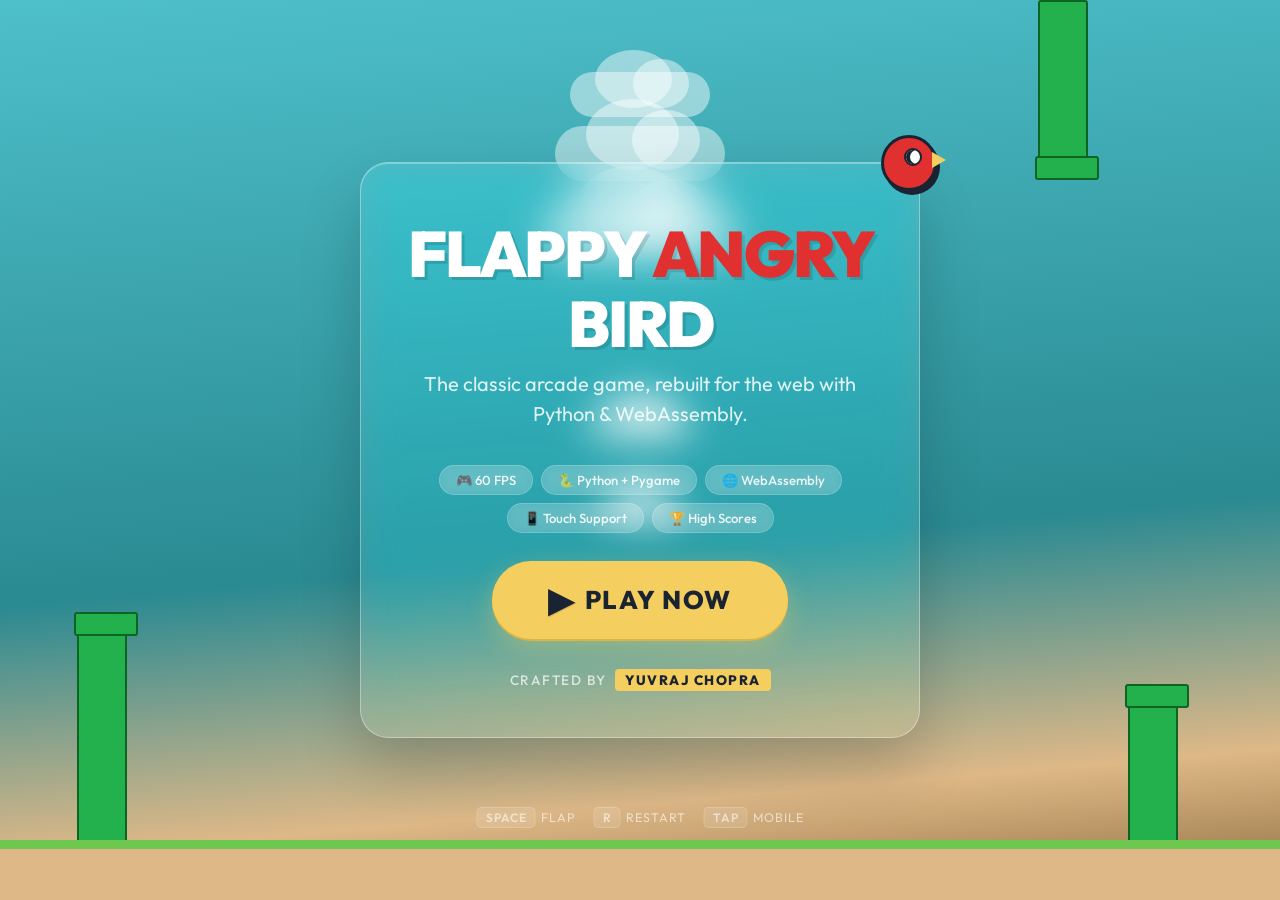
==== website/templates/index.html @ c7fcf5dd "Revamp game visuals, UI and gameplay Overhaul of game visuals, UI and core gameplay for both desktop" ====
<!DOCTYPE html>
<html lang="en">
<head>
    <meta charset="UTF-8">
    <meta name="viewport" content="width=device-width, initial-scale=1.0">
    <title>Flappy Angry Bird | Play Now — Yuvraj Chopra</title>
    <meta name="description" content="Play Flappy Angry Bird directly in your browser! A premium arcade game built with Python, Pygame, and WebAssembly by Yuvraj Chopra.">
    <link href="https://fonts.googleapis.com/css2?family=Outfit:wght@300;400;600;800;900&display=swap" rel="stylesheet">
    <style>
        :root {
            --sky: #4EC0CA;
            --sky-deep: #2A8A92;
            --gold: #F4CE5E;
            --gold-bright: #FFE07D;
            --dark: #1A2332;
            --dark-mid: #2C3E50;
            --white: #FFFFFF;
            --bird-red: #E03030;
            --pipe-green: #22B14C;
            --ground: #DEB887;
        }

        * { box-sizing: border-box; margin: 0; padding: 0; }

        html, body {
            height: 100%;
            overflow-x: hidden;
        }

        body {
            font-family: 'Outfit', sans-serif;
            background: linear-gradient(175deg, var(--sky) 0%, var(--sky-deep) 60%, var(--ground) 85%, #8B6B3D 100%);
            min-height: 100vh;
            display: flex;
            flex-direction: column;
            align-items: center;
            justify-content: center;
            position: relative;
            color: var(--white);
        }

        /* ─── Animated clouds ─── */
        .cloud {
            position: fixed;
            background: rgba(255,255,255,0.45);
            border-radius: 60px;
            z-index: 1;
            pointer-events: none;
        }
        .cloud::before, .cloud::after {
            content: '';
            position: absolute;
            background: inherit;
            border-radius: 50%;
        }
        .cloud::before { width: 55%; height: 130%; top: -50%; left: 18%; }
        .cloud::after  { width: 40%; height: 110%; top: -30%; right: 15%; }

        .c1 { width: 140px; height: 45px; top: 8%;  animation: drift 28s linear infinite; }
        .c2 { width: 200px; height: 65px; top: 22%; animation: drift 40s linear infinite; animation-delay: -8s; }
        .c3 { width: 110px; height: 38px; top: 45%; animation: drift 22s linear infinite; animation-delay: -15s; }
        .c4 { width: 170px; height: 55px; top: 14%; animation: drift 35s linear infinite; animation-delay: -3s; }
        .c5 { width: 90px;  height: 30px; top: 55%; animation: drift 30s linear infinite; animation-delay: -20s; }

        @keyframes drift {
            from { transform: translateX(-250px); }
            to   { transform: translateX(110vw); }
        }

        /* ─── Decorative pipes ─── */
        .pipe-deco {
            position: fixed;
            width: 50px;
            background: var(--pipe-green);
            border: 2px solid #0E6423;
            border-radius: 3px;
            z-index: 1;
            pointer-events: none;
        }
        .pipe-deco::after {
            content: '';
            position: absolute;
            left: -5px;
            width: 60px;
            height: 20px;
            background: var(--pipe-green);
            border: 2px solid #0E6423;
            border-radius: 3px;
        }
        .pipe-left  { left: 6%;  bottom: 0; height: 30%; }
        .pipe-left::after  { top: -20px; }
        .pipe-right { right: 8%; bottom: 0; height: 22%; }
        .pipe-right::after { top: -20px; }
        .pipe-top   { right: 15%; top: 0; height: 18%; }
        .pipe-top::after   { bottom: -20px; top: auto; }

        /* ─── Ground strip ─── */
        .ground-strip {
            position: fixed;
            bottom: 0;
            left: 0;
            width: 100%;
            height: 60px;
            background: linear-gradient(180deg, #6EC850 0%, #6EC850 15%, var(--ground) 15%, var(--ground) 100%);
            z-index: 2;
            pointer-events: none;
        }

        /* ─── Main card ─── */
        .hero {
            position: relative;
            z-index: 10;
            text-align: center;
            max-width: 560px;
            width: 92%;
            padding: 3.5rem 2.5rem 3rem;
            background: rgba(255,255,255,0.12);
            backdrop-filter: blur(18px) saturate(1.4);
            -webkit-backdrop-filter: blur(18px) saturate(1.4);
            border-radius: 28px;
            border: 1px solid rgba(255,255,255,0.35);
            box-shadow:
                0 30px 60px rgba(0,0,0,0.18),
                inset 0 1px 0 rgba(255,255,255,0.3);
            animation: cardIn 0.9s cubic-bezier(.34,1.56,.64,1);
        }

        @keyframes cardIn {
            0%   { transform: scale(0.6) translateY(40px); opacity: 0; }
            100% { transform: scale(1) translateY(0); opacity: 1; }
        }

        /* Bird decoration on card */
        .bird-badge {
            position: absolute;
            top: -28px;
            right: -18px;
            width: 56px;
            height: 56px;
            background: var(--bird-red);
            border-radius: 50%;
            border: 3px solid var(--dark);
            box-shadow: 3px 4px 0 var(--dark);
            animation: birdBob 2.5s ease-in-out infinite;
        }
        .bird-badge::before {
            content: '';
            position: absolute;
            right: -12px;
            top: 14px;
            width: 0; height: 0;
            border-top: 8px solid transparent;
            border-bottom: 8px solid transparent;
            border-left: 14px solid var(--gold);
        }
        .bird-badge::after {
            content: '';
            position: absolute;
            top: 10px;
            left: 20px;
            width: 14px;
            height: 14px;
            background: var(--white);
            border-radius: 50%;
            border: 2px solid var(--dark);
            box-shadow: inset 4px 0 0 var(--dark);
        }

        @keyframes birdBob {
            0%, 100% { transform: translateY(0) rotate(0deg); }
            50%      { transform: translateY(-14px) rotate(-8deg); }
        }

        h1 {
            font-size: clamp(2.4rem, 7vw, 4rem);
            font-weight: 900;
            letter-spacing: -2px;
            line-height: 1.1;
            text-shadow: 3px 3px 0 rgba(0,0,0,0.12);
            margin-bottom: 0.6rem;
        }
        h1 .angry { color: var(--bird-red); }

        .tagline {
            font-size: clamp(1rem, 2.5vw, 1.25rem);
            font-weight: 400;
            color: rgba(255,255,255,0.85);
            margin-bottom: 2.2rem;
            line-height: 1.5;
        }

        /* ─── Play button ─── */
        .btn-play {
            display: inline-flex;
            align-items: center;
            gap: 10px;
            background: var(--gold);
            color: var(--dark);
            font-family: 'Outfit', sans-serif;
            font-size: clamp(1.2rem, 3vw, 1.6rem);
            font-weight: 800;
            padding: 1.1rem 3.5rem;
            border: none;
            border-radius: 100px;
            cursor: pointer;
            text-decoration: none;
            text-transform: uppercase;
            letter-spacing: 1.5px;
            position: relative;
            overflow: hidden;
            transition: all 0.35s cubic-bezier(.4,0,.2,1);
            box-shadow:
                0 8px 24px rgba(244,206,94,0.35),
                0 2px 0 #D4AE3E;
        }
        .btn-play:hover {
            transform: translateY(-4px) scale(1.04);
            background: var(--gold-bright);
            box-shadow:
                0 16px 40px rgba(244,206,94,0.5),
                0 3px 0 #D4AE3E;
        }
        .btn-play:active {
            transform: translateY(0) scale(0.98);
            box-shadow: 0 4px 12px rgba(244,206,94,0.3);
        }
        .btn-play::before {
            content: '';
            position: absolute;
            top: 0; left: -100%;
            width: 100%; height: 100%;
            background: linear-gradient(90deg, transparent, rgba(255,255,255,0.35), transparent);
            transition: left 0.6s;
        }
        .btn-play:hover::before { left: 100%; }

        .btn-icon {
            font-size: 1.3em;
            filter: drop-shadow(1px 1px 0 rgba(0,0,0,0.1));
        }

        /* ─── Feature pills ─── */
        .features {
            display: flex;
            flex-wrap: wrap;
            justify-content: center;
            gap: 8px;
            margin: 2rem 0 1.8rem;
        }
        .pill {
            background: rgba(255,255,255,0.15);
            border: 1px solid rgba(255,255,255,0.2);
            border-radius: 100px;
            padding: 6px 16px;
            font-size: 0.82rem;
            font-weight: 500;
            color: rgba(255,255,255,0.9);
            backdrop-filter: blur(4px);
            transition: background 0.2s;
        }
        .pill:hover { background: rgba(255,255,255,0.25); }

        /* ─── Footer ─── */
        .credit {
            margin-top: 2rem;
            font-size: 0.85rem;
            font-weight: 500;
            color: rgba(255,255,255,0.7);
            letter-spacing: 1.5px;
            text-transform: uppercase;
        }
        .credit a {
            color: var(--dark);
            background: var(--gold);
            padding: 2px 10px;
            border-radius: 4px;
            font-weight: 800;
            text-decoration: none;
            margin-left: 4px;
            transition: background 0.2s;
        }
        .credit a:hover { background: var(--gold-bright); }

        /* ─── Controls hint ─── */
        .controls {
            position: fixed;
            bottom: 72px;
            left: 50%;
            transform: translateX(-50%);
            z-index: 10;
            display: flex;
            gap: 18px;
            opacity: 0.6;
            font-size: 0.78rem;
            text-transform: uppercase;
            letter-spacing: 1px;
        }
        .controls span {
            display: flex;
            align-items: center;
            gap: 5px;
        }
        .key {
            background: rgba(255,255,255,0.2);
            border: 1px solid rgba(255,255,255,0.3);
            border-radius: 5px;
            padding: 2px 8px;
            font-weight: 600;
            font-size: 0.75rem;
        }

        /* ─── Responsive ─── */
        @media (max-width: 480px) {
            .hero { padding: 2.5rem 1.5rem 2rem; }
            .features { gap: 6px; }
            .controls { display: none; }
            .pipe-deco { display: none; }
        }
    </style>
</head>
<body>
    <!-- Clouds -->
    <div class="cloud c1"></div>
    <div class="cloud c2"></div>
    <div class="cloud c3"></div>
    <div class="cloud c4"></div>
    <div class="cloud c5"></div>

    <!-- Decorative pipes -->
    <div class="pipe-deco pipe-left"></div>
    <div class="pipe-deco pipe-right"></div>
    <div class="pipe-deco pipe-top"></div>

    <!-- Ground -->
    <div class="ground-strip"></div>

    <!-- Hero Card -->
    <main class="hero" id="hero-card">
        <div class="bird-badge" aria-hidden="true"></div>

        <h1>FLAPPY <span class="angry">ANGRY</span> BIRD</h1>
        <p class="tagline">The classic arcade game, rebuilt for the web with Python & WebAssembly.</p>

        <div class="features">
            <span class="pill">🎮 60 FPS</span>
            <span class="pill">🐍 Python + Pygame</span>
            <span class="pill">🌐 WebAssembly</span>
            <span class="pill">📱 Touch Support</span>
            <span class="pill">🏆 High Scores</span>
        </div>

        <a href="/play" class="btn-play" id="btn-play">
            <span class="btn-icon">▶</span> Play Now
        </a>

        <div class="credit">
            Crafted by <a href="https://github.com/chopra-yuvraj" target="_blank" rel="noopener">Yuvraj Chopra</a>
        </div>
    </main>

    <!-- Controls hint -->
    <div class="controls" aria-label="Game controls">
        <span><span class="key">SPACE</span> Flap</span>
        <span><span class="key">R</span> Restart</span>
        <span><span class="key">TAP</span> Mobile</span>
    </div>
</body>
</html>
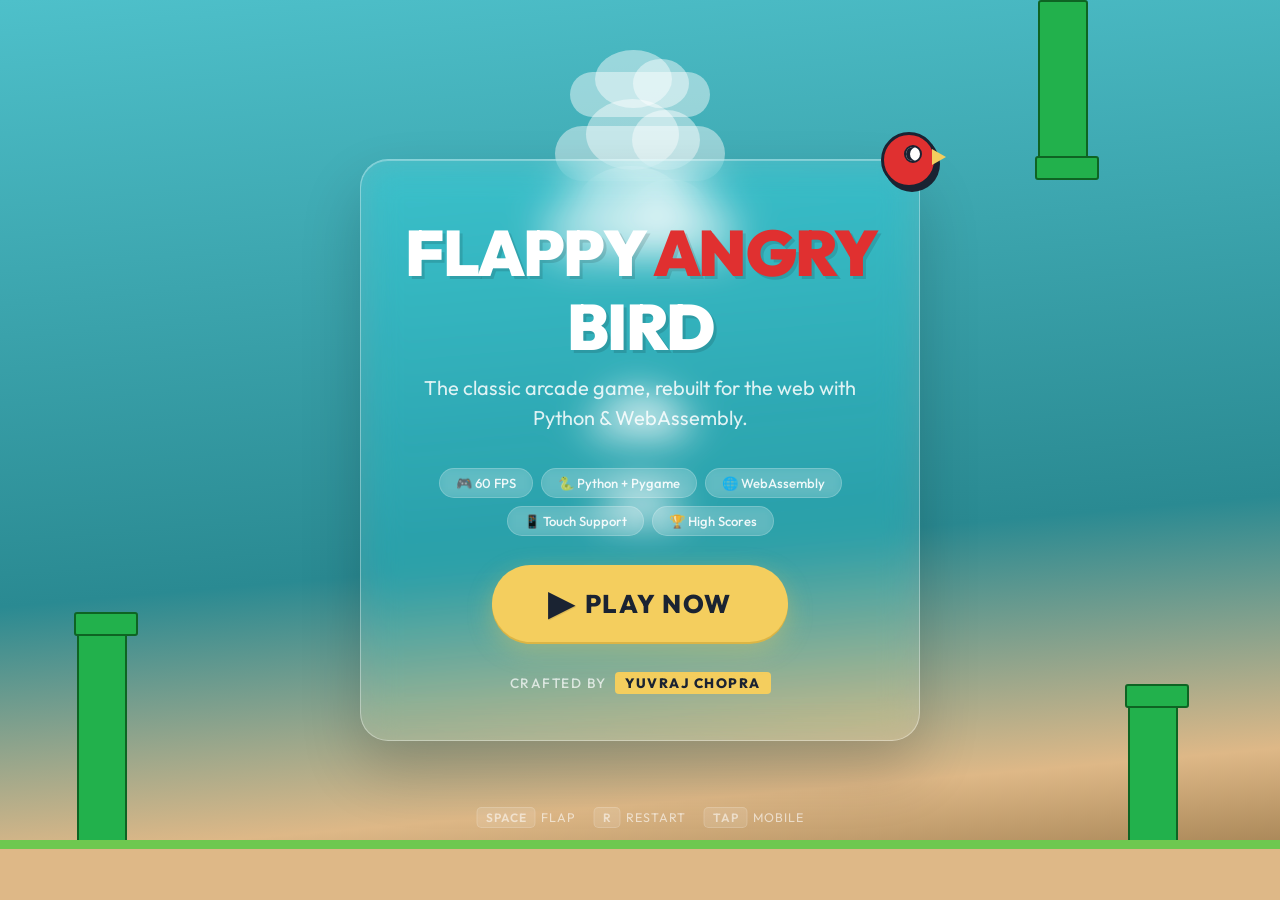
==== commit a8a611d4: "Improve start screen and responsive UI Refactor UI/UX and responsiveness for the game and site. Key " ====
--- a/website/templates/index.html
+++ b/website/templates/index.html
@@ -112,7 +112,8 @@
             z-index: 10;
             text-align: center;
             max-width: 560px;
-            width: 92%;
+            width: calc(100% - 32px); /* Consistent 16px margin on mobile */
+            margin: 0 16px;
             padding: 3.5rem 2.5rem 3rem;
             background: rgba(255,255,255,0.12);
             backdrop-filter: blur(18px) saturate(1.4);
@@ -172,10 +173,10 @@
         }
 
         h1 {
-            font-size: clamp(2.4rem, 7vw, 4rem);
+            font-size: clamp(2.1rem, 7vw, 4rem);
             font-weight: 900;
-            letter-spacing: -2px;
-            line-height: 1.1;
+            letter-spacing: -1.5px;
+            line-height: 1.15;
             text-shadow: 3px 3px 0 rgba(0,0,0,0.12);
             margin-bottom: 0.6rem;
         }
@@ -311,7 +312,7 @@
 
         /* ─── Responsive ─── */
         @media (max-width: 480px) {
-            .hero { padding: 2.5rem 1.5rem 2rem; }
+            .hero { padding: 2.2rem 1.2rem 1.8rem; width: calc(100% - 24px); margin: 0 12px; }
             .features { gap: 6px; }
             .controls { display: none; }
             .pipe-deco { display: none; }
